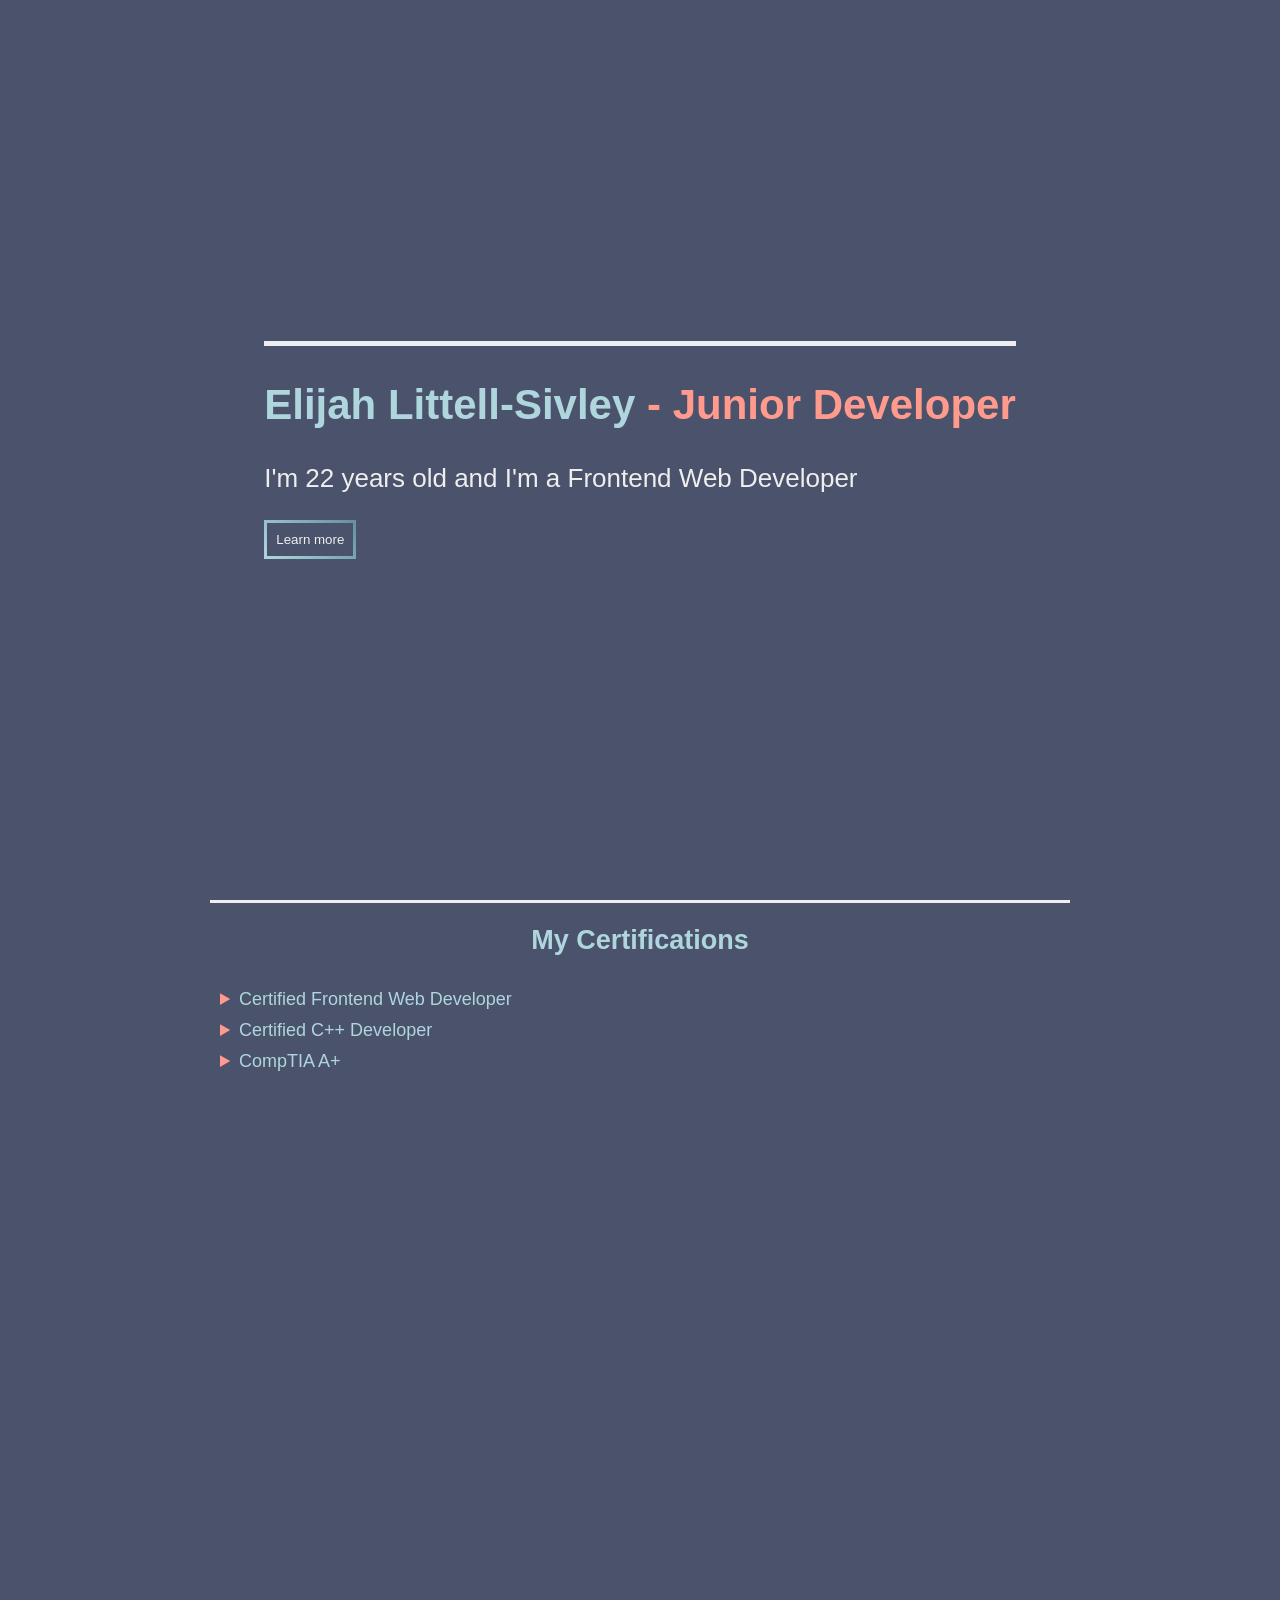
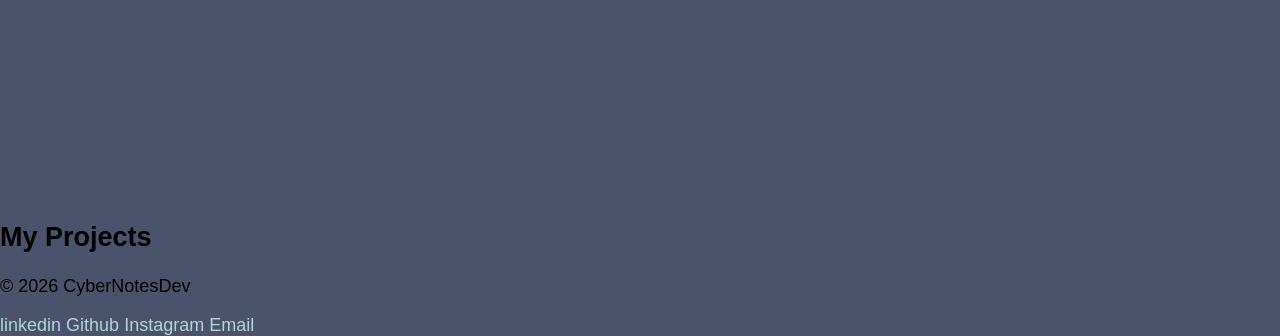
==== index.html @ 8c7c4974 "Finished certs" ====
<!DOCTYPE html>
<html lang="en">

<head>
  <meta charset="UTF-8" />
  <meta http-equiv="X-UA-Compatible" content="IE=edge" />
  <meta name="viewport" content="width=device-width, initial-scale=1.0" />
  <meta name="description"
    content="Welcome to my page, my name is Elijah Littell-Sivley and this is my portfolio. I like to program, edit photos/videos on Photoshop and Premiere pro. I just love to learn new things!" />
  <link rel="stylesheet" href="./css/styles.css" />
  <link rel="shortcut icon" href="./images/favicon_io/favicon-16x16.png" type="image/x-icon">
  <title>Elijah Littell-Sivleys' Portfolio</title>
</head>

<body>
  <!-- Main Content -->
  <main class="main">
    <section id="intro" class="introduction">
      <header class="header">
        <h1 class="title">Elijah Littell-Sivley <span> - Junior Developer</span></h1>
        <p class="title-description">I'm <span id="age"></span> years old and I'm a Frontend Web Developer</p>
        <button onclick="slide()">
          Learn more
        </button>
      </header>
    </section>

    <section id="certifications" class="certifications">
      <section class="certificates">
        <h2>My Certifications</h2>
        <!-- CERTIFIED FRONTEND DEV -->
        <details class="frontend-certification">
          <summary>Certified Frontend Web Developer</summary>
          <!-- CERTIFIED HTML DEV -->
          <details>
            <summary>Certified HTML Developer</summary>
            <p>I have fundemental knowledge of web development using HTML5!</p>
            <p>
              <a href="https://verify.w3schools.com/1N3158UOT2">W3Schools Certificate</a>
            </p>
          </details>
          <!-- CERTIFIED CSS DEV -->
          <details>
            <summary>Certified CSS Developer</summary>
            <p>I have fundemental knowledge of web development using HTML5!</p>
            <p>
              <a href="https://verify.w3schools.com/1N3158UOT2">W3Schools Certificate</a>
            </p>
          </details>
          <!-- CERTIFIED JS DEV -->
          <details>
            <summary>Certified Javascript Developer</summary>
            <p>I have fundemental knowledge of web development using HTML5!</p>
            <p>
              <a href="https://verify.w3schools.com/1N3158UOT2">W3Schools Certificate</a>
            </p>
          </details>
        </details>
        <!-- CERTIFIED C++ DEV -->
        <details>
          <summary>Certified C++ Developer</summary>
          <p>I have fundemental knowledge of programming using C++!</p>
          <p>
            <a href="https://verify.w3schools.com/1N4ZM6OAC7">W3Schools Certificate</a>
          </p>
        </details>
        <!-- CERTIFIED IN A+ -->
        <details>
          <summary>CompTIA A+</summary>
          <p>Currently studying</p>
        </details>
      </section>
    </section>

    <!-- PROJECTS -->
    <section id="projects" class="projects">
      <h2>My Projects</h2>
    </section>

    <footer>
      <section>
        <p>
          <span class="copyright">©</span> <span id="year"></span>
          <span>CyberNotesDev</span>
        </p>
        <section>
          <nav>
            <a href="https://www.linkedin.com/in/elijah-littell-sivley-3194b21a7/">linkedin</a>
            <a href="https://github.com/CyberNotesDev">Github</a>
            <a href="https://instagram.com/CyberNotesDev">Instagram</a>
            <a href="mailto:elittell214@gmail.com">Email</a>
          </nav>
        </section>
      </section>
    </footer>
  </main>

</body>
<script>
  function slide() {
    let certificationSectionScrollHeight = document.getElementById("certifications").scrollHeight - 10;
    // Scrolls to the top of the section smoothly
    scrollTo({
      top: certificationSectionScrollHeight,
      behavior: "smooth"
    });
  }

  console.log("Hello! How are you doing today, so you care what my code looks like?");
</script>
<script src="js/birthday.js"></script>
<script src="js/year.js"></script>

</html>
---- css/styles.css ----
:root {
  --blue-color: #aed6dc;
  --pink-color: #ff9a8d;
  --white-color: #eee;
}

* {
  box-sizing: border-box;
}

body {
  background-color: #4a536b;
  font-family: Arial, Helvetica, sans-serif;
  font-size: 18px;

  margin: 0;
  padding: 0;
}

a {
  color: var(--blue-color);
  text-decoration: none;
}

a:hover {
  text-decoration: underline;
}

/* HEADER */

.header {
  border-top: 5px solid var(--white-color);
}

.introduction {
  display: flex;
  justify-content: center;
  align-items: center;

  min-height: 100vh;
}

.title {
  font-size: 42px;
  color: var(--blue-color);
}

.title span {
  color: var(--pink-color);
}

.title-description {
  font-size: 26px;
  color: var(--white-color);
}

button {
  background-color: #4a536b;
  border-image: linear-gradient(45deg, var(--blue-color), #64929f) 1 / 3px;
  color: var(--white-color);

  padding: 10px;
  cursor: pointer;
}

button:hover {
  border-image: linear-gradient(200deg, var(--blue-color), #537983) 1 / 3px;
}

.header,
.title,
.title-description,
button {
  animation: intro 1500ms ease-in;
}

/* CERTIFICATIONS */

.certifications {
  min-height: 100vh;
  color: var(--blue-color);
}

.certifications h2 {
  color: var(--blue-color);
  text-align: center;
}

.certificates {
  color: var(--white-color);
  border-top: 3px solid var(--white-color);
  max-width: 860px;
  margin: 0 auto;
  column-gap: 2rem;
  row-gap: 1rem;
}

.certificates details {
  margin-bottom: 10px;
}

.frontend-certification {
  padding-top: 10px;
  grid-column: 1 / 3;
}

.frontend-certification details {
  margin: 15px 0 15px 20px;
}

summary::marker {
  color: var(--pink-color);
}

.certificates details summary {
  margin-left: 10px;
  color: var(--blue-color);
}

.certificates p {
  margin-left: 35px;
}

/* ANIMATIONS */

@keyframes intro {
  from {
    opacity: 0;
  }

  to {
    opacity: 1;
  }
}
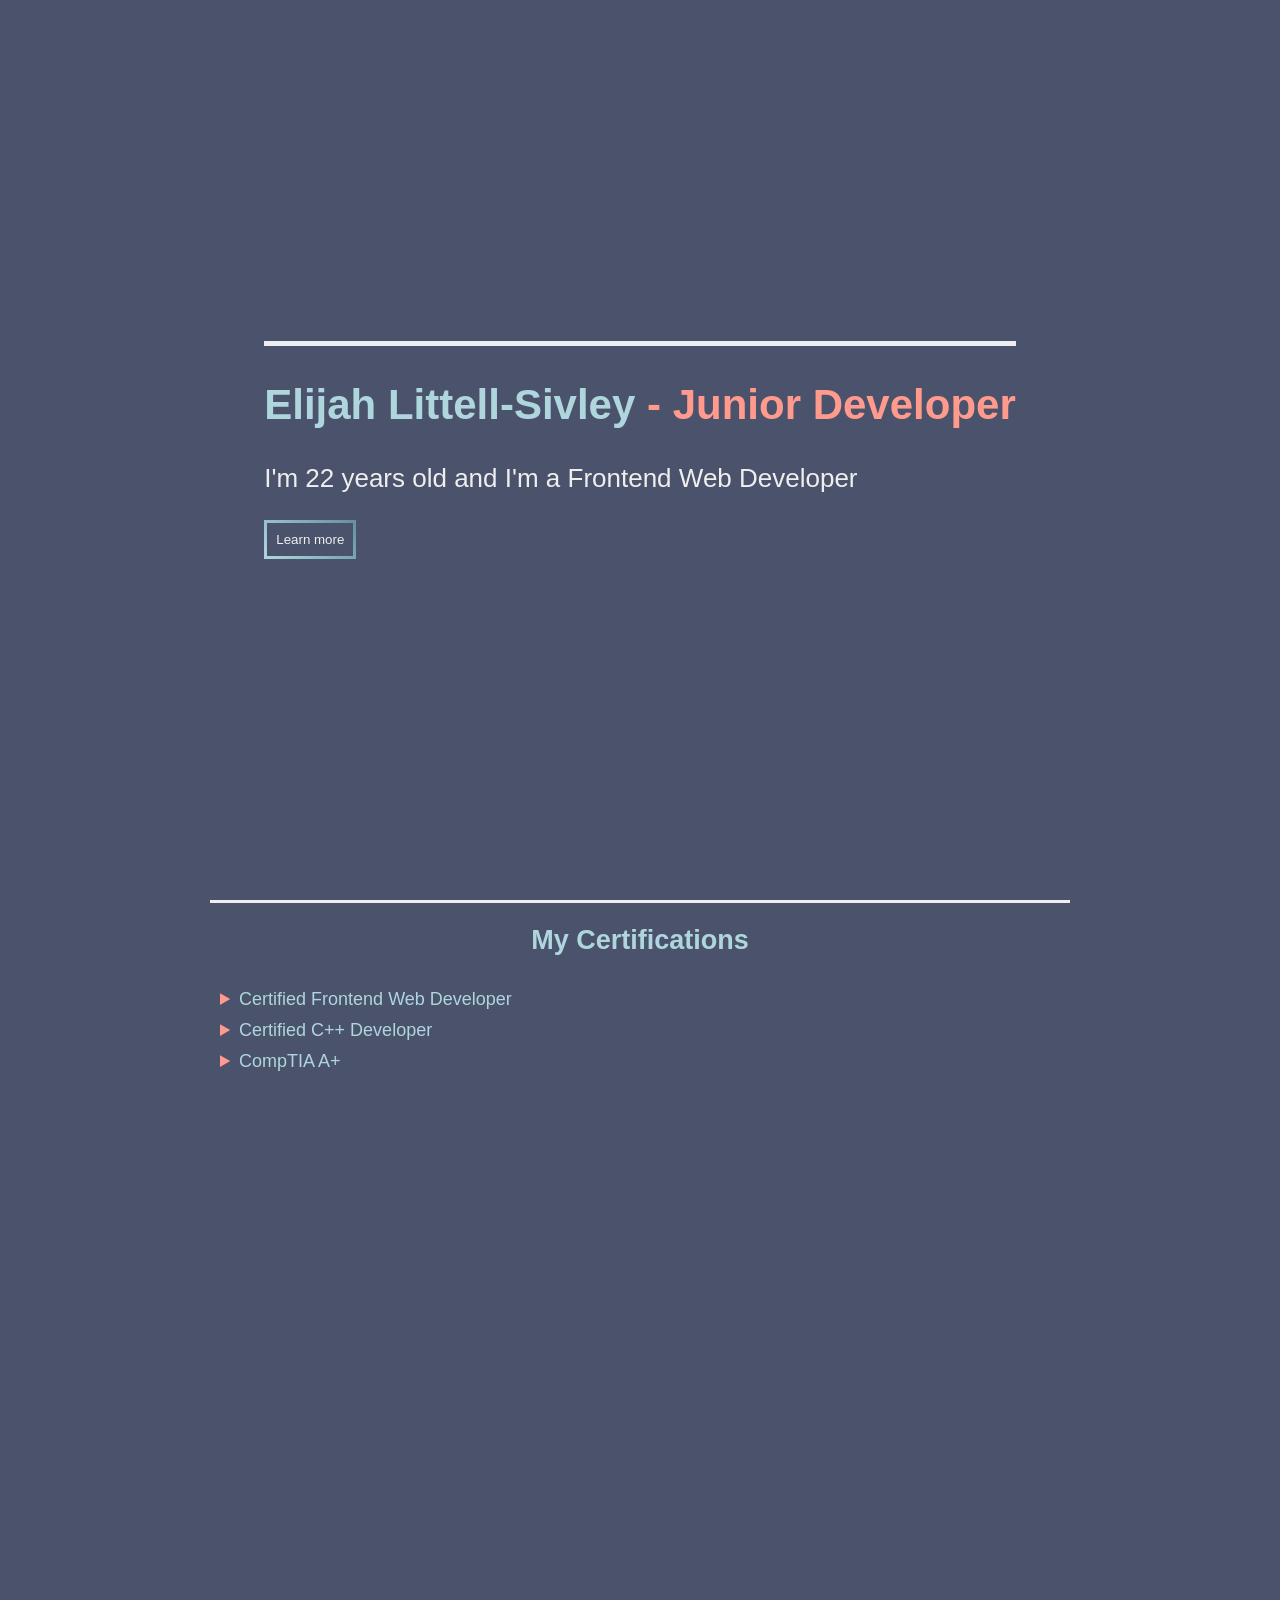
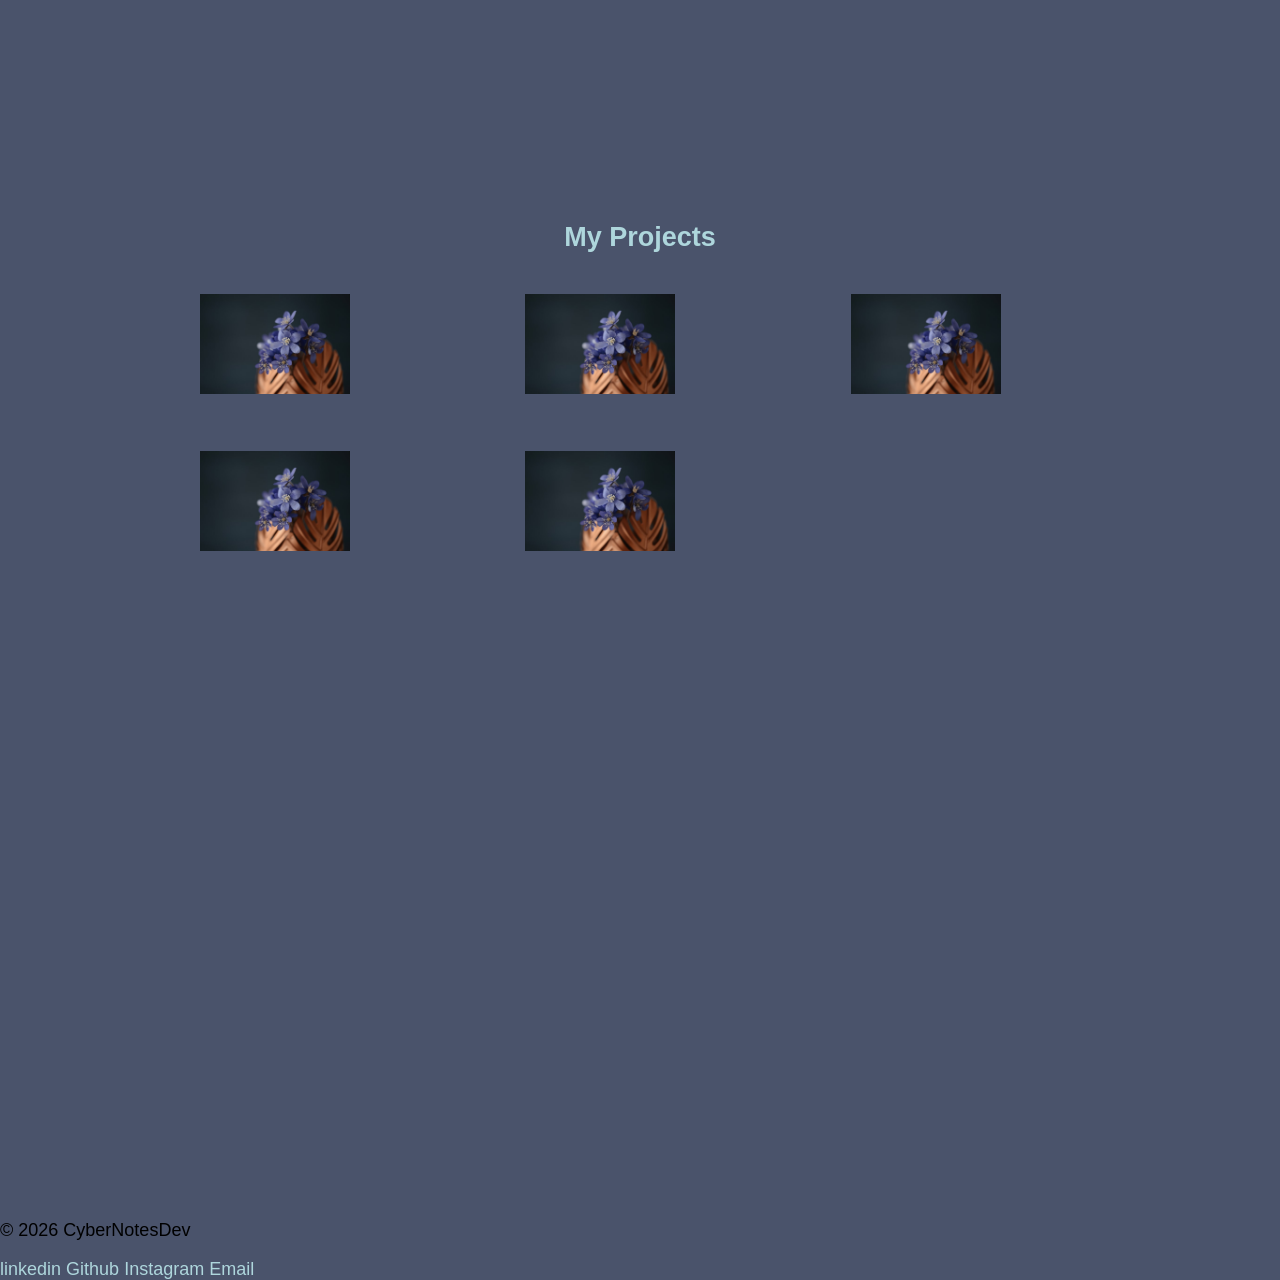
==== commit 94fed9b7: "Added scrolling affect for other components" ====
--- a/index.html
+++ b/index.html
@@ -74,7 +74,28 @@
 
     <!-- PROJECTS -->
     <section id="projects" class="projects">
-      <h2>My Projects</h2>
+      <h2 class="project-title">My Projects</h2>
+      <section class="projects-gallary">
+        <figure>
+          <img class="first" src="./images/test.jpg" alt="Test">
+        </figure>
+        <figure>
+          <img src="./images/test.jpg" alt="Test">
+
+        </figure>
+        <figure>
+          <img src="./images/test.jpg" alt="Test">
+
+        </figure>
+        <figure>
+          <img src="./images/test.jpg" alt="Test">
+
+        </figure>
+        <figure>
+          <img src="./images/test.jpg" alt="Test">
+
+        </figure>
+      </section>
     </section>
 
     <footer>
@@ -97,6 +118,22 @@
 
 </body>
 <script>
+
+  let alreadyChecked = false
+  document.addEventListener("scroll", () => {
+    let heading = document.querySelector(".projects h2");
+
+    console.log(document.scrollingElement.scrollTop);
+    if (document.scrollingElement.scrollTop > 800 && !alreadyChecked) {
+      alreadyChecked = true;
+
+      heading.animate([
+        {opacity: 0},
+        {opacity: 0.5}
+      ], {duration: 1500});
+    }
+  });
+
   function slide() {
     let certificationSectionScrollHeight = document.getElementById("certifications").scrollHeight - 10;
     // Scrolls to the top of the section smoothly
--- a/css/styles.css
+++ b/css/styles.css
@@ -81,7 +81,7 @@
   color: var(--blue-color);
 }
 
-.certifications h2 {
+.certifications h2, .projects h2 {
   color: var(--blue-color);
   text-align: center;
 }
@@ -121,6 +121,25 @@
   margin-left: 35px;
 }
 
+/* PROJECTS */
+.projects {
+  min-height: 100vh;
+}
+
+.projects-gallary {
+  display: grid;
+  grid-template-columns: 1fr 1fr 1fr;
+  grid-template-rows: repeat(6, 1fr);
+  gap: 1rem;
+
+  max-width: 960px;
+  margin: 0 auto;
+}
+
+img {
+  width: 150px;
+}
+
 /* ANIMATIONS */
 
 @keyframes intro {
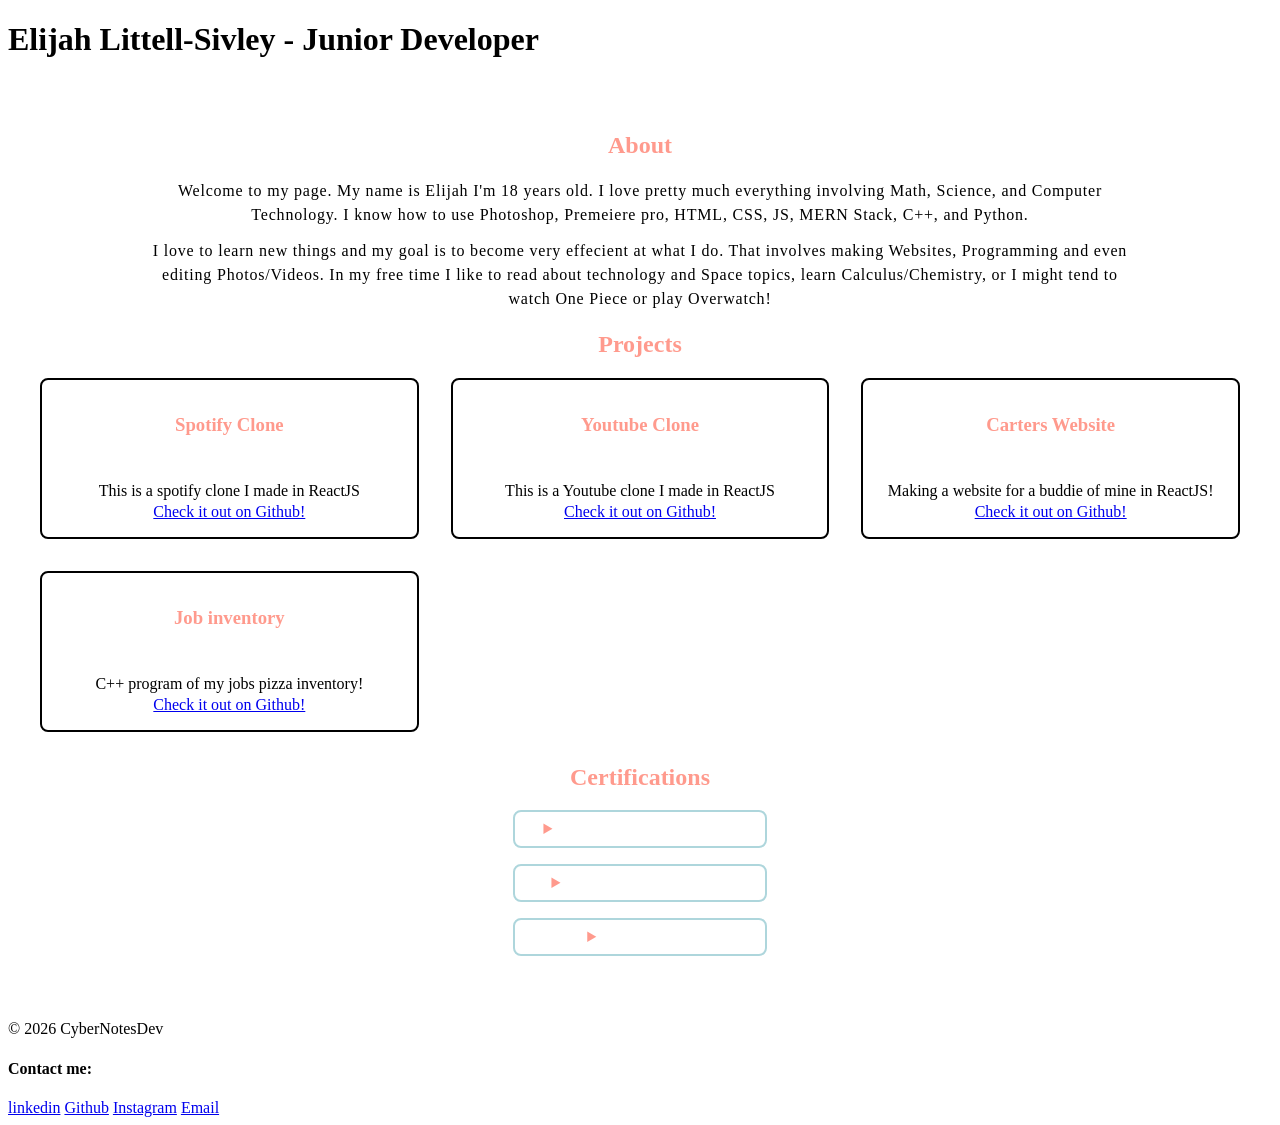
==== commit 7c1c340b: "Alert" ====
--- a/index.html
+++ b/index.html
@@ -1,151 +1,169 @@
 <!DOCTYPE html>
 <html lang="en">
+  <head>
+    <meta charset="UTF-8" />
+    <meta http-equiv="X-UA-Compatible" content="IE=edge" />
+    <meta name="viewport" content="width=device-width, initial-scale=1.0" />
+    <meta
+      name="description"
+      content="Welcome to my page, my name is Elijah Littell-Sivley and this is my portfolio. I like to program, edit photos/videos on Photoshop and Premiere pro. I just love to learn new things!"
+    />
+    <link rel="stylesheet" href="./css/other.css" />
+    <link rel="stylesheet" href="./css/main.css" />
+    <link rel="shortcut icon" href="./images/favicon_io/favicon-16x16.png" type="image/x-icon">
+    <link rel="preconnect" href="https://fonts.googleapis.com" />
+    <link rel="preconnect" href="https://fonts.gstatic.com" crossorigin />
+    <link
+      href="https://fonts.googleapis.com/css2?family=Albert+Sans&family=Patrick+Hand&display=swap"
+      rel="stylesheet"
+    />
+    <title>Elijah Littell-Sivleys' Portfolio</title>
+  </head>
 
-<head>
-  <meta charset="UTF-8" />
-  <meta http-equiv="X-UA-Compatible" content="IE=edge" />
-  <meta name="viewport" content="width=device-width, initial-scale=1.0" />
-  <meta name="description"
-    content="Welcome to my page, my name is Elijah Littell-Sivley and this is my portfolio. I like to program, edit photos/videos on Photoshop and Premiere pro. I just love to learn new things!" />
-  <link rel="stylesheet" href="./css/styles.css" />
-  <link rel="shortcut icon" href="./images/favicon_io/favicon-16x16.png" type="image/x-icon">
-  <title>Elijah Littell-Sivleys' Portfolio</title>
-</head>
+  <body>
+    <!-- Header -->
+    <header class="header">
+      <h1 class="title">
+        Elijah Littell-Sivley <span> - Junior Developer</span>
+      </h1>
+    </header>
 
-<body>
-  <!-- Main Content -->
-  <main class="main">
-    <section id="intro" class="introduction">
-      <header class="header">
-        <h1 class="title">Elijah Littell-Sivley <span> - Junior Developer</span></h1>
-        <p class="title-description">I'm <span id="age"></span> years old and I'm a Frontend Web Developer</p>
-        <button onclick="slide()">
-          Learn more
-        </button>
-      </header>
-    </section>
+    <!-- Main Content -->
+    <main class="main">
+      <!-- About Section -->
 
-    <section id="certifications" class="certifications">
-      <section class="certificates">
-        <h2>My Certifications</h2>
-        <!-- CERTIFIED FRONTEND DEV -->
-        <details class="frontend-certification">
-          <summary>Certified Frontend Web Developer</summary>
-          <!-- CERTIFIED HTML DEV -->
+      <section class="about">
+        <header class="section-title">
+          <h2>About</h2>
+        </header>
+        <p class="about-text">
+          Welcome to my page. My name is Elijah I'm 18 years old. I love pretty
+          much everything involving Math, Science, and Computer Technology. I
+          know how to use Photoshop, Premeiere pro, HTML, CSS, JS, MERN Stack,
+          C++, and Python.
+        </p>
+        <p class="about-text">
+          I love to learn new things and my goal is to become very effecient at
+          what I do. That involves making Websites, Programming and even editing
+          Photos/Videos. In my free time I like to read about technology and
+          Space topics, learn Calculus/Chemistry, or I might tend to watch One
+          Piece or play Overwatch!
+        </p>
+      </section>
+      <!-- Project List Section -->
+      <section class="projects">
+        <header class="section-title">
+          <h2>Projects</h2>
+        </header>
+        <div class="grid-projects">
+          <!-- First Project -->
+          <article class="article">
+            <header class="article-title">
+              <h3>Spotify Clone</h3>
+            </header>
+            <div>
+              <p>This is a spotify clone I made in ReactJS</p>
+              <a href="https://github.com/CyberNotesDev/spotify-clone"
+                >Check it out on Github!</a
+              >
+            </div>
+          </article>
+          <!-- Second Project -->
+          <article class="article">
+            <header class="article-title">
+              <h3>Youtube Clone</h3>
+            </header>
+            <div>
+              <p>This is a Youtube clone I made in ReactJS</p>
+              <a href="https://github.com/CyberNotesDev/youtube"
+                >Check it out on Github!</a
+              >
+            </div>
+          </article>
+          <article class="article">
+            <header class="article-title">
+              <h3>Carters Website</h3>
+            </header>
+            <div>
+              <p>Making a website for a buddie of mine in ReactJS!</p>
+              <a href="https://github.com/CyberNotesDev/carter"
+                >Check it out on Github!</a
+              >
+            </div>
+          </article>
+          <article class="article">
+            <header class="article-title">
+              <h3>Job inventory</h3>
+            </header>
+            <div>
+              <p>C++ program of my jobs pizza inventory!</p>
+              <a href="https://github.com/CyberNotesDev/verbose-fiesta"
+                >Check it out on Github!</a
+              >
+            </div>
+          </article>
+        </div>
+      </section>
+      <!-- Certification Section -->
+      <section class="certifications">
+        <header class="section-title">
+          <h2>Certifications</h2>
+        </header>
+        <div class="specific-certifications">
           <details>
             <summary>Certified HTML Developer</summary>
             <p>I have fundemental knowledge of web development using HTML5!</p>
             <p>
-              <a href="https://verify.w3schools.com/1N3158UOT2">W3Schools Certificate</a>
+              <a href="https://verify.w3schools.com/1N3158UOT2"
+                >W3Schools Certificate</a
+              >
             </p>
           </details>
-          <!-- CERTIFIED CSS DEV -->
           <details>
-            <summary>Certified CSS Developer</summary>
-            <p>I have fundemental knowledge of web development using HTML5!</p>
+            <summary>Certified C++ Developer</summary>
+            <p>I have fundemental knowledge of programming using C++!</p>
             <p>
-              <a href="https://verify.w3schools.com/1N3158UOT2">W3Schools Certificate</a>
+              <a href="https://verify.w3schools.com/1N4ZM6OAC7"
+                >W3Schools Certificate</a
+              >
             </p>
           </details>
-          <!-- CERTIFIED JS DEV -->
           <details>
-            <summary>Certified Javascript Developer</summary>
-            <p>I have fundemental knowledge of web development using HTML5!</p>
-            <p>
-              <a href="https://verify.w3schools.com/1N3158UOT2">W3Schools Certificate</a>
-            </p>
+            <summary>CompTIA A+</summary>
+            <p>Currently studying</p>
           </details>
-        </details>
-        <!-- CERTIFIED C++ DEV -->
-        <details>
-          <summary>Certified C++ Developer</summary>
-          <p>I have fundemental knowledge of programming using C++!</p>
-          <p>
-            <a href="https://verify.w3schools.com/1N4ZM6OAC7">W3Schools Certificate</a>
-          </p>
-        </details>
-        <!-- CERTIFIED IN A+ -->
-        <details>
-          <summary>CompTIA A+</summary>
-          <p>Currently studying</p>
-        </details>
+        </div>
       </section>
-    </section>
-
-    <!-- PROJECTS -->
-    <section id="projects" class="projects">
-      <h2 class="project-title">My Projects</h2>
-      <section class="projects-gallary">
-        <figure>
-          <img class="first" src="./images/test.jpg" alt="Test">
-        </figure>
-        <figure>
-          <img src="./images/test.jpg" alt="Test">
-
-        </figure>
-        <figure>
-          <img src="./images/test.jpg" alt="Test">
-
-        </figure>
-        <figure>
-          <img src="./images/test.jpg" alt="Test">
-
-        </figure>
-        <figure>
-          <img src="./images/test.jpg" alt="Test">
-
-        </figure>
-      </section>
-    </section>
-
-    <footer>
-      <section>
+    </main>
+    <!-- Footer -->
+    <footer class="foot">
+      <div class="foot-container">
         <p>
           <span class="copyright">©</span> <span id="year"></span>
-          <span>CyberNotesDev</span>
+          <span class="title">CyberNotesDev</span>
         </p>
-        <section>
-          <nav>
-            <a href="https://www.linkedin.com/in/elijah-littell-sivley-3194b21a7/">linkedin</a>
-            <a href="https://github.com/CyberNotesDev">Github</a>
-            <a href="https://instagram.com/CyberNotesDev">Instagram</a>
-            <a href="mailto:elittell214@gmail.com">Email</a>
-          </nav>
+        <section class="foot-section">
+          <h4 class="contact-title title">Contact me:</h4>
+          <div class="contact-links">
+            <a
+              class="foot-links"
+              href="https://www.linkedin.com/in/elijah-littell-sivley-3194b21a7/"
+              >linkedin</a
+            >
+            <a class="foot-links" href="https://github.com/CyberNotesDev"
+              >Github</a
+            >
+            <a class="foot-links" href="https://instagram.com/CyberNotesDev"
+              >Instagram</a
+            >
+            <a class="foot-links" href="mailto:elittell214@gmail.com">Email</a>
+          </div>
         </section>
-      </section>
+      </div>
     </footer>
-  </main>
-
-</body>
-<script>
-
-  let alreadyChecked = false
-  document.addEventListener("scroll", () => {
-    let heading = document.querySelector(".projects h2");
-
-    console.log(document.scrollingElement.scrollTop);
-    if (document.scrollingElement.scrollTop > 800 && !alreadyChecked) {
-      alreadyChecked = true;
-
-      heading.animate([
-        {opacity: 0},
-        {opacity: 0.5}
-      ], {duration: 1500});
-    }
-  });
-
-  function slide() {
-    let certificationSectionScrollHeight = document.getElementById("certifications").scrollHeight - 10;
-    // Scrolls to the top of the section smoothly
-    scrollTo({
-      top: certificationSectionScrollHeight,
-      behavior: "smooth"
-    });
-  }
-
-  console.log("Hello! How are you doing today, so you care what my code looks like?");
-</script>
-<script src="js/birthday.js"></script>
-<script src="js/year.js"></script>
-
-</html>+  </body>
+  <script>
+    alert("I'm currently working on a redesign to express myself! (Better layout, added animations, etc!) Thank you.");
+  </script>
+  <script src="js/year.js"></script>
+</html>
--- a/css/main.css
+++ b/css/main.css
@@ -0,0 +1,134 @@
+/* 
+=============
+  Main 
+=============
+*/
+
+.main {
+  padding: 2rem;
+}
+
+.section-title {
+  color: #ff9a8d;
+  text-align: center;
+  margin-bottom: 1rem;
+}
+
+.about-text {
+  margin: 0 auto 0.75rem;
+  width: 100%;
+  max-width: 1000px;
+  line-height: 1.5rem;
+  letter-spacing: 0.05rem;
+  text-align: center;
+}
+
+figure {
+  display: flex;
+  flex-direction: column;
+  align-items: center;
+}
+
+.main-section figure img {
+  margin-bottom: 1rem;
+  width: 95%;
+  max-width: 575px;
+}
+
+/* 
+  =============
+    Projects
+  =============
+*/
+
+.grid-projects {
+  display: grid;
+  grid-template-columns: 1fr 1fr 1fr;
+  grid-template-rows: auto;
+  gap: 2rem;
+  width: 100%;
+  margin-bottom: 2rem;
+}
+
+.article-title {
+  color: #ff9a8d;
+}
+
+.article {
+  display: flex;
+  flex-direction: column;
+  justify-content: space-between;
+
+  border: 2px solid black;
+  border-radius: 0.5rem;
+  text-align: center;
+  padding: 1rem;
+  height: 125px;
+}
+
+.article p {
+  margin-bottom: 3px;
+}
+
+@media screen and (max-width: 1100px) {
+  .grid-projects {
+    grid-template-columns: 1fr 1fr;
+  }
+}
+
+@media screen and (max-width: 800px) {
+  .grid-projects {
+    grid-template-columns: 1fr;
+  }
+}
+
+/* 
+  ==================
+    Certifications
+  ==================
+*/
+
+.specific-certifications {
+  display: flex;
+  flex-direction: column;
+  align-items: center;
+
+  width: 100%;
+}
+
+details {
+  border: 2px #aed6dc solid;
+  border-radius: 0.5rem;
+  color: white;
+  width: 250px;
+
+  margin-bottom: 1rem;
+}
+
+details > summary::marker {
+  color: #ff9a8d;
+}
+
+details[open] {
+  transition: all 1.5s;
+  width: 85%;
+  max-width: 500px;
+  height: auto;
+}
+
+details > summary {
+  text-align: center;
+  cursor: pointer;
+  padding: 0.5rem;
+}
+
+details[open] > summary {
+  border-bottom: 2px #aed6dc solid;
+}
+
+details[open] > p {
+  width: inherit;
+  height: auto;
+  padding: 0.5rem;
+  text-align: center;
+}
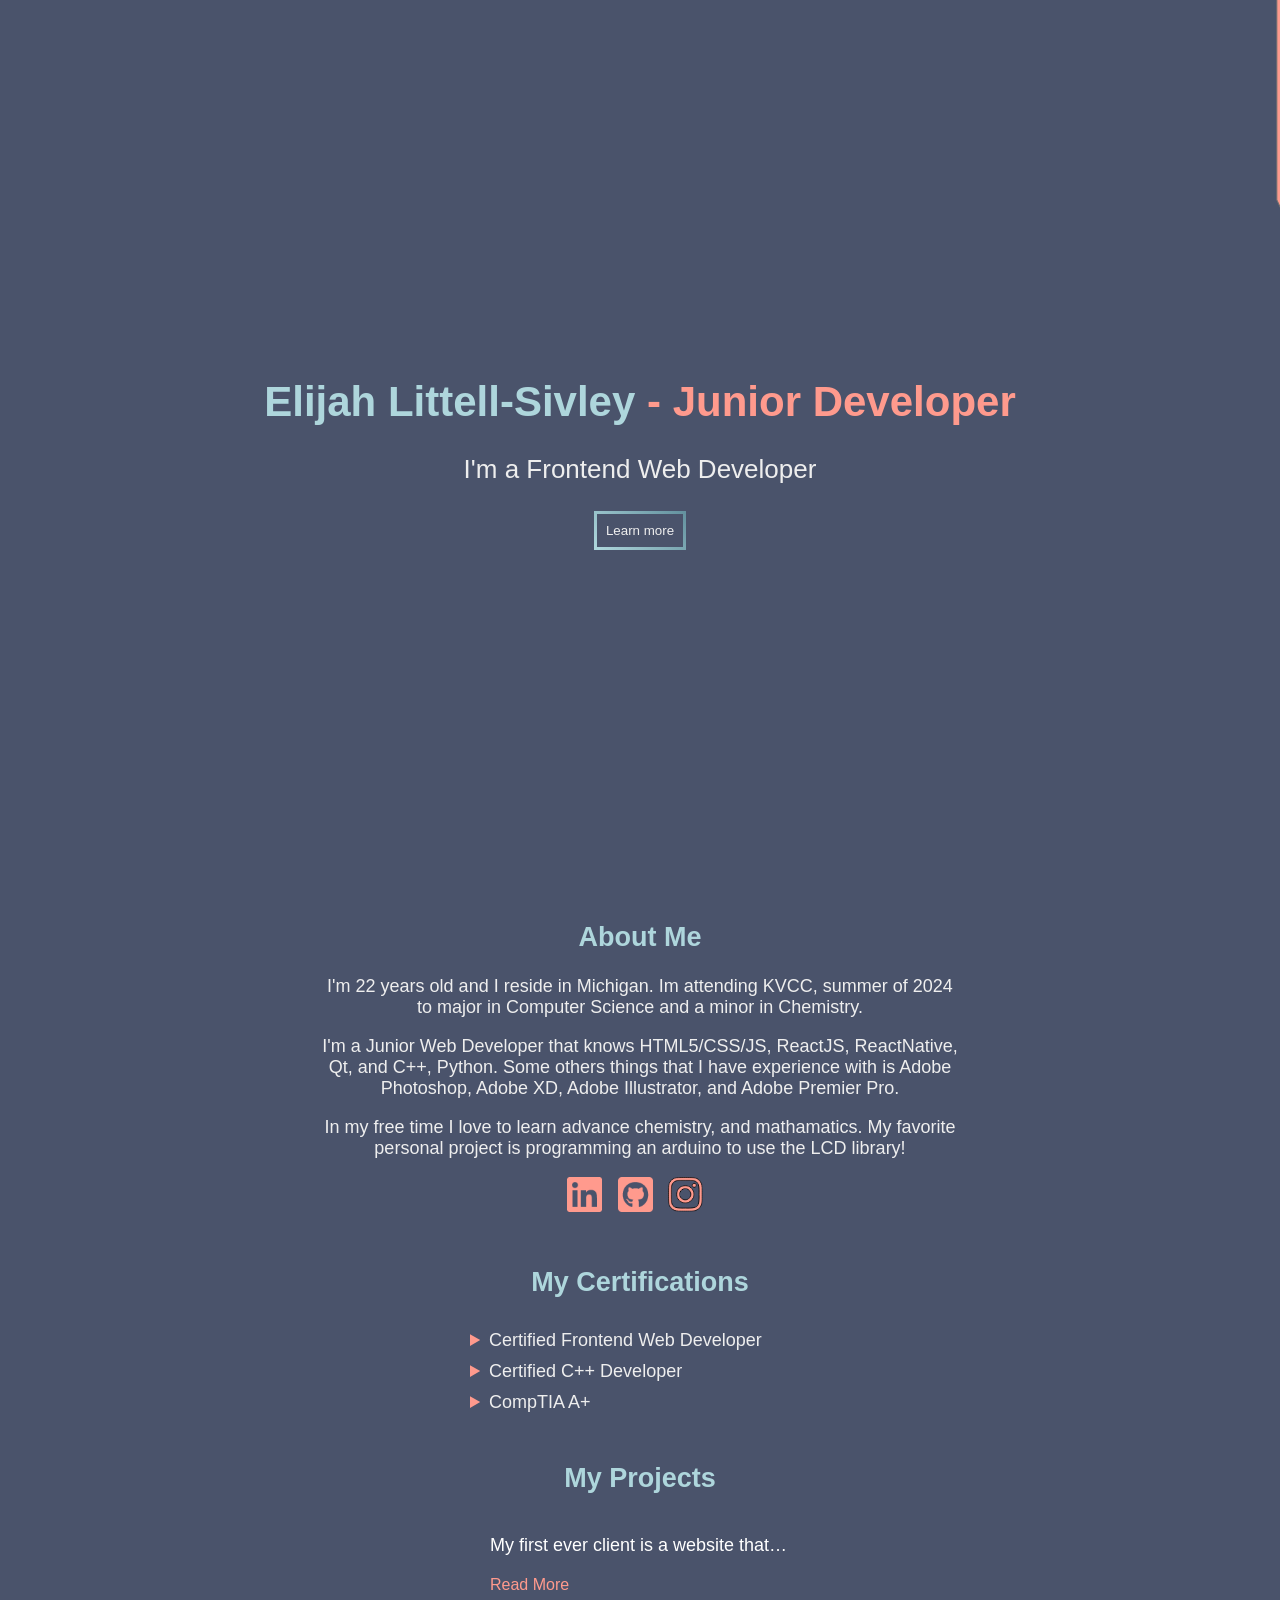
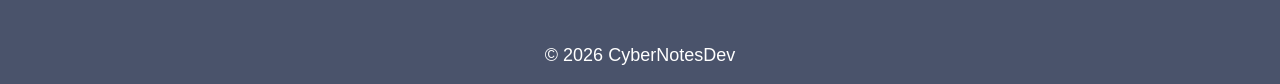
==== commit dceed1c5: "Changes" ====
--- a/index.html
+++ b/index.html
@@ -6,164 +6,129 @@
     <meta name="viewport" content="width=device-width, initial-scale=1.0" />
     <meta
       name="description"
-      content="Welcome to my page, my name is Elijah Littell-Sivley and this is my portfolio. I like to program, edit photos/videos on Photoshop and Premiere pro. I just love to learn new things!"
-    />
-    <link rel="stylesheet" href="./css/other.css" />
-    <link rel="stylesheet" href="./css/main.css" />
-    <link rel="shortcut icon" href="./images/favicon_io/favicon-16x16.png" type="image/x-icon">
-    <link rel="preconnect" href="https://fonts.googleapis.com" />
-    <link rel="preconnect" href="https://fonts.gstatic.com" crossorigin />
-    <link
-      href="https://fonts.googleapis.com/css2?family=Albert+Sans&family=Patrick+Hand&display=swap"
-      rel="stylesheet"
-    />
+      content="Welcome to my page, my name is Elijah Littell-Sivley and this is my portfolio. I like to program, edit photos/videos on Photoshop and Premiere pro. I love to learn new things!" />
+    <link rel="stylesheet" href="./css/styles.css" />
     <title>Elijah Littell-Sivleys' Portfolio</title>
   </head>
-
   <body>
     <!-- Header -->
     <header class="header">
-      <h1 class="title">
-        Elijah Littell-Sivley <span> - Junior Developer</span>
-      </h1>
+      <h1 class="header-title">Elijah Littell-Sivley <span> - Junior Developer</span></h1>
+      <p class="header-description">I'm a Frontend Web Developer</p>
+      <button onclick="slide()">Learn more</button>
     </header>
-
     <!-- Main Content -->
     <main class="main">
-      <!-- About Section -->
+      <!-- About Me -->
+      <section id="about" class="about">
+        <h2>About Me</h2>
+        <section class="about-content">
+          <p>I'm <span class="age"></span> years old and I reside in Michigan. Im attending KVCC, summer of 2024 to major in Computer Science and a minor in Chemistry.</p>
+          <p>I'm a Junior Web Developer that knows HTML5/CSS/JS, ReactJS, ReactNative, Qt, and C++, Python. Some others things that I have experience with is Adobe Photoshop, Adobe XD, Adobe Illustrator, and Adobe Premier Pro.</p>
+          <p>
+            In my free time I love to learn advance chemistry, and mathamatics. My
+            favorite personal project is programming an arduino to use the LCD library!
+          </p>
+          <section class="links">
+            <nav class="links-content">
+              <a href="https://www.linkedin.com/in/elijah-littell-sivley-3194b21a7/"><img src="./images/Icon awesome-linkedin.png" /></a>
+              <a href="https://github.com/CyberNotesDev"><img src="./images/Icon awesome-github-square.png" /></a>
+              <a href="https://instagram.com/CyberNotesDev"><img src="./images/Icon awesome-instagram.png" /></a>
+            </nav>
+          </section>
+        </section>
+      </section>
 
-      <section class="about">
-        <header class="section-title">
-          <h2>About</h2>
-        </header>
-        <p class="about-text">
-          Welcome to my page. My name is Elijah I'm 18 years old. I love pretty
-          much everything involving Math, Science, and Computer Technology. I
-          know how to use Photoshop, Premeiere pro, HTML, CSS, JS, MERN Stack,
-          C++, and Python.
-        </p>
-        <p class="about-text">
-          I love to learn new things and my goal is to become very effecient at
-          what I do. That involves making Websites, Programming and even editing
-          Photos/Videos. In my free time I like to read about technology and
-          Space topics, learn Calculus/Chemistry, or I might tend to watch One
-          Piece or play Overwatch!
-        </p>
-      </section>
-      <!-- Project List Section -->
-      <section class="projects">
-        <header class="section-title">
-          <h2>Projects</h2>
-        </header>
-        <div class="grid-projects">
-          <!-- First Project -->
-          <article class="article">
-            <header class="article-title">
-              <h3>Spotify Clone</h3>
-            </header>
-            <div>
-              <p>This is a spotify clone I made in ReactJS</p>
-              <a href="https://github.com/CyberNotesDev/spotify-clone"
-                >Check it out on Github!</a
-              >
-            </div>
-          </article>
-          <!-- Second Project -->
-          <article class="article">
-            <header class="article-title">
-              <h3>Youtube Clone</h3>
-            </header>
-            <div>
-              <p>This is a Youtube clone I made in ReactJS</p>
-              <a href="https://github.com/CyberNotesDev/youtube"
-                >Check it out on Github!</a
-              >
-            </div>
-          </article>
-          <article class="article">
-            <header class="article-title">
-              <h3>Carters Website</h3>
-            </header>
-            <div>
-              <p>Making a website for a buddie of mine in ReactJS!</p>
-              <a href="https://github.com/CyberNotesDev/carter"
-                >Check it out on Github!</a
-              >
-            </div>
-          </article>
-          <article class="article">
-            <header class="article-title">
-              <h3>Job inventory</h3>
-            </header>
-            <div>
-              <p>C++ program of my jobs pizza inventory!</p>
-              <a href="https://github.com/CyberNotesDev/verbose-fiesta"
-                >Check it out on Github!</a
-              >
-            </div>
-          </article>
-        </div>
-      </section>
-      <!-- Certification Section -->
-      <section class="certifications">
-        <header class="section-title">
-          <h2>Certifications</h2>
-        </header>
-        <div class="specific-certifications">
-          <details>
-            <summary>Certified HTML Developer</summary>
-            <p>I have fundemental knowledge of web development using HTML5!</p>
-            <p>
-              <a href="https://verify.w3schools.com/1N3158UOT2"
-                >W3Schools Certificate</a
-              >
-            </p>
+      <!-- Certs -->
+      <section id="certifications" class="certifications">
+        <section class="certificates">
+          <h2>My Certifications</h2>
+          <!-- CERTIFIED FRONTEND DEV -->
+          <details class="frontend-certification">
+            <summary>Certified Frontend Web Developer</summary>
+            <!-- CERTIFIED HTML DEV -->
+            <details>
+              <summary>Certified HTML Developer</summary>
+              <p>I have fundemental knowledge of web development using HTML5!</p>
+              <p>
+                <a href="https://verify.w3schools.com/1N3158UOT2">W3Schools Certificate</a>
+              </p>
+            </details>
+            <!-- CERTIFIED CSS DEV -->
+            <details>
+              <summary>Certified CSS Developer</summary>
+              <p>I have fundemental knowledge of web development using HTML5!</p>
+              <p>
+                <a href="https://verify.w3schools.com/1N3158UOT2">W3Schools Certificate</a>
+              </p>
+            </details>
+            <!-- CERTIFIED JS DEV -->
+            <details>
+              <summary>Certified Javascript Developer</summary>
+              <p>I have fundemental knowledge of web development using HTML5!</p>
+              <p>
+                <a href="https://verify.w3schools.com/1N3158UOT2">W3Schools Certificate</a>
+              </p>
+            </details>
           </details>
+          <!-- CERTIFIED C++ DEV -->
           <details>
             <summary>Certified C++ Developer</summary>
             <p>I have fundemental knowledge of programming using C++!</p>
             <p>
-              <a href="https://verify.w3schools.com/1N4ZM6OAC7"
-                >W3Schools Certificate</a
-              >
+              <a href="https://verify.w3schools.com/1N4ZM6OAC7">W3Schools Certificate</a>
             </p>
           </details>
+          <!-- CERTIFIED IN A+ -->
           <details>
             <summary>CompTIA A+</summary>
             <p>Currently studying</p>
           </details>
-        </div>
+        </section>
       </section>
+
+      <!-- Projects -->
+      <section id="projects" class="projects">
+        <h2 class="project-title">My Projects</h2>
+        <section class="projects-gallary">
+          <article>
+            <p class="hide">My first ever client is a website that I made for a friend of a friend. I used ReactJS for the application and I had to connect Frontend to Backend for Google Authorization that was implimented. <a href="#">NeekyByNails</a></p>
+            <button onclick="readMoreButton(this)">Read More</button>
+          </article>
+        </section>
+      </section>
+
+      <!-- Footer -->
+      <footer>
+        <section>
+          <p>
+            <span class="copyright">©</span> <span id="year"></span>
+            <span>CyberNotesDev</span>
+          </p>
+        </section>
+      </footer>
     </main>
-    <!-- Footer -->
-    <footer class="foot">
-      <div class="foot-container">
-        <p>
-          <span class="copyright">©</span> <span id="year"></span>
-          <span class="title">CyberNotesDev</span>
-        </p>
-        <section class="foot-section">
-          <h4 class="contact-title title">Contact me:</h4>
-          <div class="contact-links">
-            <a
-              class="foot-links"
-              href="https://www.linkedin.com/in/elijah-littell-sivley-3194b21a7/"
-              >linkedin</a
-            >
-            <a class="foot-links" href="https://github.com/CyberNotesDev"
-              >Github</a
-            >
-            <a class="foot-links" href="https://instagram.com/CyberNotesDev"
-              >Instagram</a
-            >
-            <a class="foot-links" href="mailto:elittell214@gmail.com">Email</a>
-          </div>
-        </section>
-      </div>
-    </footer>
   </body>
   <script>
-    alert("I'm currently working on a redesign to express myself! (Better layout, added animations, etc!) Thank you.");
+    function slide() {
+      let certificationSectionScrollHeight = document.getElementById("certifications").scrollHeight + 750;
+      setTimeout(() => {
+        scrollTo({
+          top: certificationSectionScrollHeight,
+          behavior: "smooth",
+        });
+      }, 500);
+    }
+
+    function readMoreButton(element) {
+      const paraText = element.previousElementSibling;
+      paraText.className = paraText.className === "hide" ? "show" : "hide";
+    }
+
+    console.log(
+      "Hello! How are you doing today? :)\nSo... Why are you looking at my beautiful code?!\nIt's my precious sancturary! >:(\nNah I'm kidding, take a look! And maybe txt me what you think about it or how I can improve :D"
+    );
   </script>
+  <script src="js/birthday.js"></script>
   <script src="js/year.js"></script>
-</html>
+</html>
--- a/css/styles.css
+++ b/css/styles.css
@@ -0,0 +1,220 @@
+:root {
+  --blue-color: #aed6dc;
+  --pink-color: #ff9a8d;
+  --white-color: #eee;
+}
+
+* {
+  box-sizing: border-box;
+}
+
+a {
+  color: var(--pink-color);
+  text-decoration: none;
+}
+
+a:hover {
+  text-decoration: underline;
+}
+
+body {
+  background-color: #4a536b;
+  font-family: Arial, Helvetica, sans-serif;
+  font-size: 18px;
+
+  margin: 0;
+  padding: 0;
+}
+
+/* Header */
+
+.header {
+  background-image: url("./../images/Web\ 1920\ –\ 1.png");
+  display: flex;
+  flex-flow: column;
+  justify-content: center;
+  align-items: center;
+
+  min-height: 100vh;
+}
+
+.header-title {
+  color: var(--blue-color);
+  font-size: 42px;
+  text-align: center;
+}
+
+.header-title span {
+  color: var(--pink-color);
+}
+
+.header-description {
+  margin-top: 0;
+  font-size: 26px;
+  color: var(--white-color);
+}
+
+.header button {
+  background-color: #4a536b;
+  border-image: linear-gradient(45deg, var(--blue-color), #64929f) 1 / 3px;
+  color: var(--white-color);
+
+  padding: 10px;
+  cursor: pointer;
+}
+
+.header button:hover {
+  border-image: linear-gradient(200deg, var(--blue-color), #537983) 1 / 3px;
+}
+
+.header {
+  animation: backgroundFade 2500ms ease-in;
+}
+
+.header-title,
+.header-description,
+.header button {
+  animation: intro 1500ms ease-in;
+}
+
+/* Main */
+
+.certifications {
+  color: var(--blue-color);
+}
+
+.certifications h2,
+.projects h2 {
+  color: var(--blue-color);
+  text-align: center;
+}
+
+.certificates {
+  color: var(--white-color);
+  max-width: 360px;
+  margin: 0 auto;
+  column-gap: 2rem;
+  row-gap: 1rem;
+}
+
+.certificates details {
+  margin-bottom: 10px;
+}
+
+.frontend-certification {
+  padding-top: 10px;
+  grid-column: 1 / 3;
+}
+
+.frontend-certification details {
+  margin: 15px 0 15px 20px;
+}
+
+summary::marker {
+  color: var(--pink-color);
+}
+
+.certificates details summary {
+  margin-left: 10px;
+  color: var(--white-color-);
+}
+
+.certificates p {
+  margin-left: 35px;
+}
+
+/* projects */
+section.projects-gallary {
+  display: flex;
+  justify-content: center;
+}
+section.projects-gallary article {
+  width: 300px;
+}
+
+section.projects-gallary article p {
+  color: white;
+}
+
+section.projects-gallary article p.hide{
+  overflow: hidden;
+  text-overflow: ellipsis;
+  white-space: nowrap;
+}
+
+section.projects-gallary article p.show {
+  overflow: none;
+  white-space: pre-wrap;
+}
+
+section.projects-gallary article button {
+  background-color: transparent;
+  border: none;
+  color: var(--pink-color);
+  display: inline;
+  font-size: medium;
+  margin: 0;
+  padding: 0;
+
+}
+
+section.projects-gallary article button:hover {
+  cursor: pointer;
+  text-decoration: underline;
+}
+
+/* About */
+.about, .certifications, .projects {
+  margin-bottom: 50px;;
+}
+.about h2 {
+  text-align: center;
+  color: var(--blue-color);
+}
+.about p {
+  text-align: center;
+  color: var(--white-color);
+}
+
+.about-content {
+  width: 50%;
+  margin: 0 auto;
+}
+
+.links {
+  display: flex;
+  justify-content: center;
+}
+
+.links-content img {
+  width: 35px;
+  margin-right: 10px;
+}
+
+footer {
+  color: white;
+  text-align: center;
+}
+
+/* Animations */
+
+@keyframes backgroundFade {
+  from {
+    opacity: 0;
+  }
+  to {
+    opacity: 1;
+  }
+}
+
+@keyframes intro {
+  from {
+    opacity: 0;
+    transform: translateX(-100%);
+  }
+
+  to {
+    opacity: 1;
+    transform: translateX(0);
+  }
+}
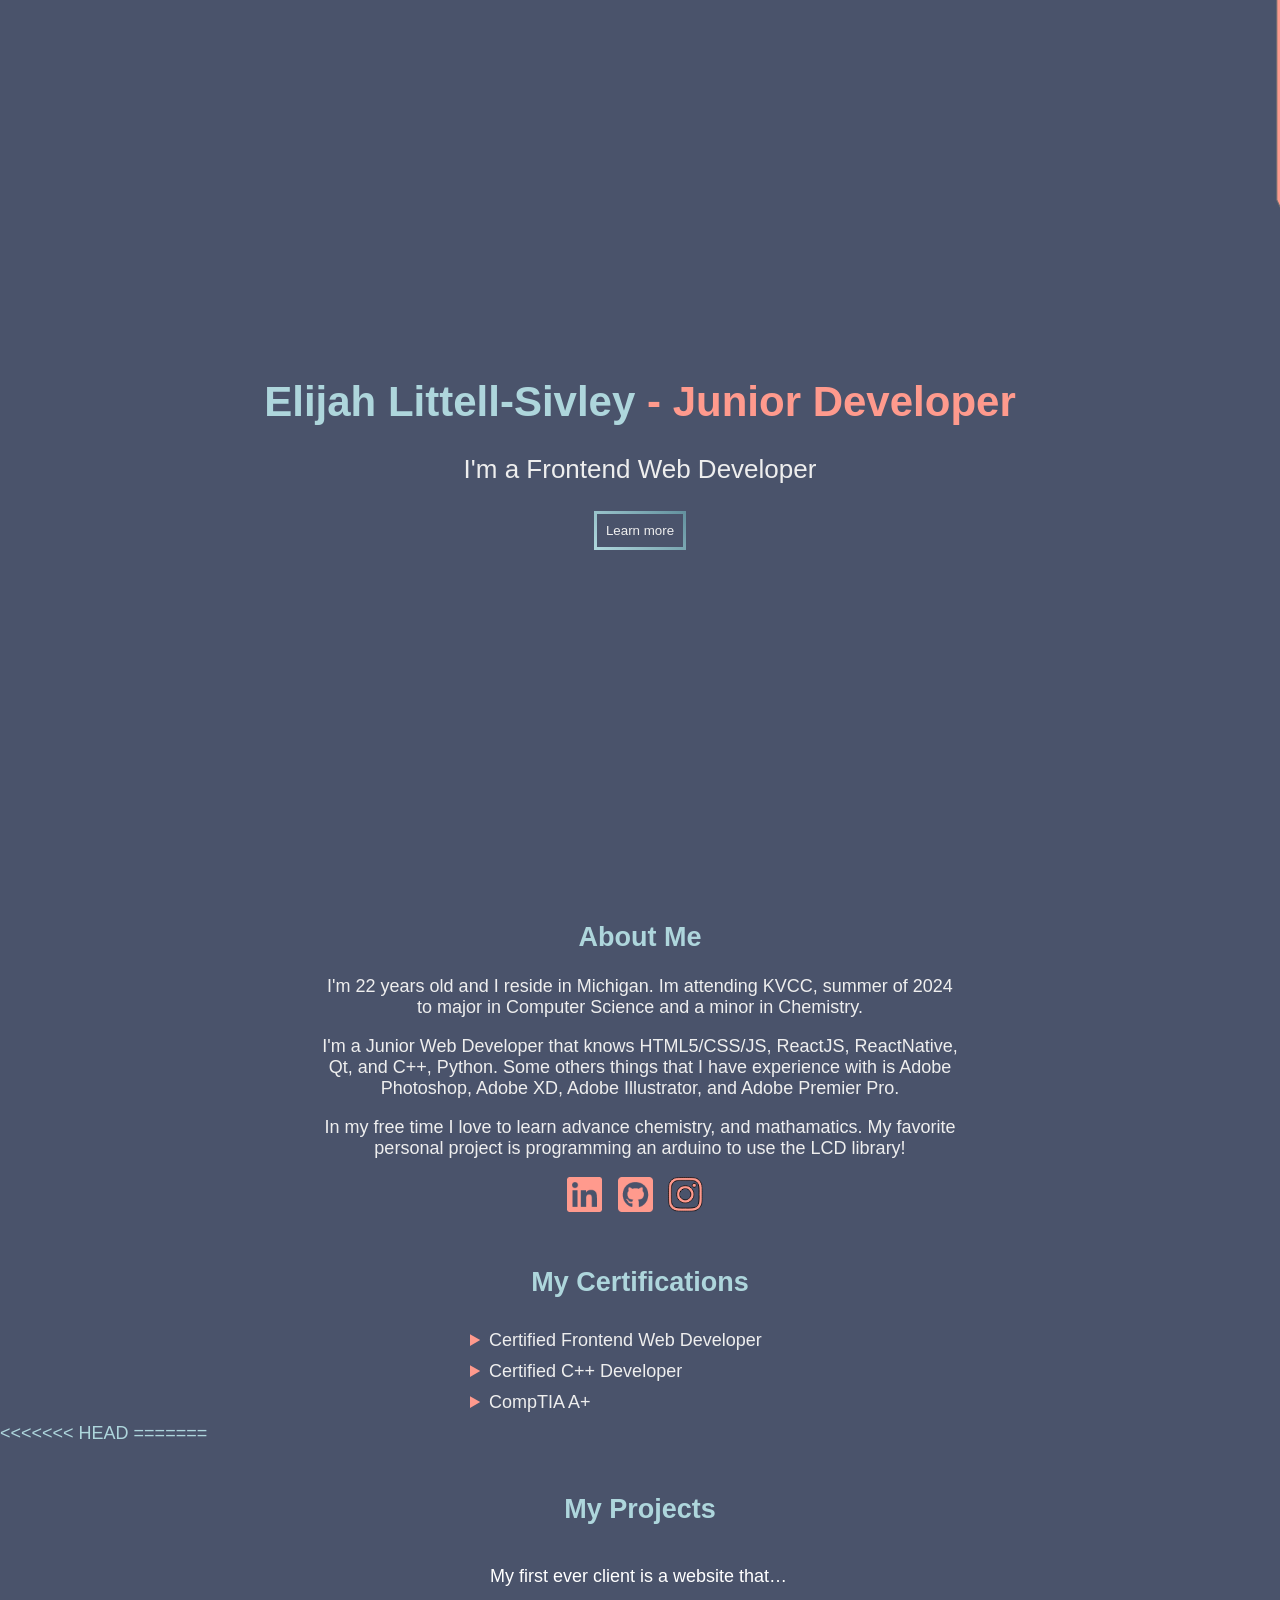
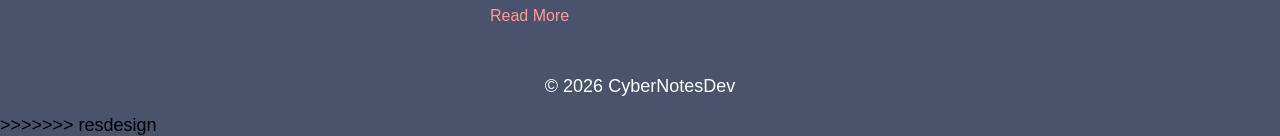
==== commit 092927e5: "New redesign" ====
--- a/index.html
+++ b/index.html
@@ -85,6 +85,14 @@
             <p>Currently studying</p>
           </details>
         </section>
+<<<<<<< HEAD
+      </div>
+    </footer>
+  </body>
+  <script>
+    alert("I'm currently working on a redesign to express myself! (Better layout, added animations, etc!) Thank you.");
+  </script>
+=======
       </section>
 
       <!-- Projects -->
@@ -130,5 +138,6 @@
     );
   </script>
   <script src="js/birthday.js"></script>
+>>>>>>> resdesign
   <script src="js/year.js"></script>
 </html>
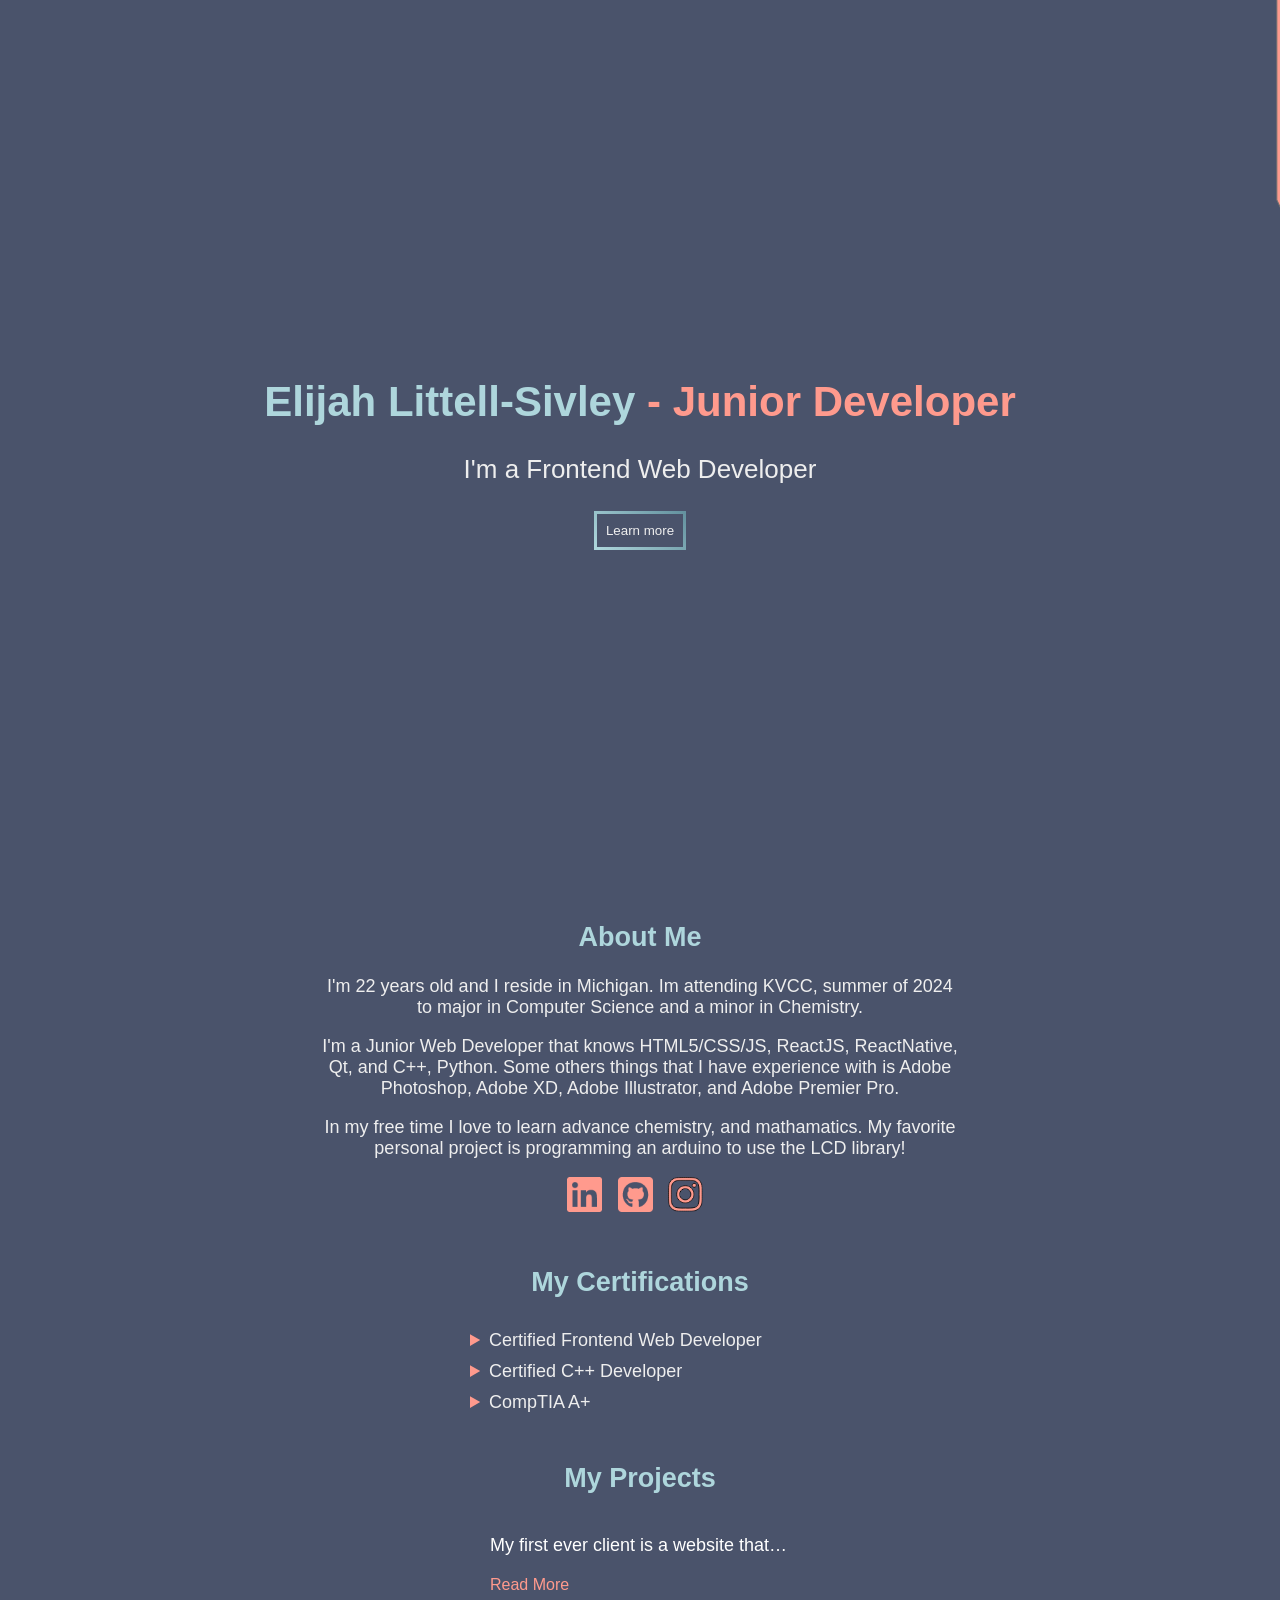
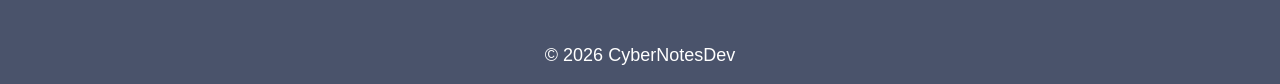
==== commit 7084317f: "Another change to site" ====
--- a/index.html
+++ b/index.html
@@ -85,14 +85,6 @@
             <p>Currently studying</p>
           </details>
         </section>
-<<<<<<< HEAD
-      </div>
-    </footer>
-  </body>
-  <script>
-    alert("I'm currently working on a redesign to express myself! (Better layout, added animations, etc!) Thank you.");
-  </script>
-=======
       </section>
 
       <!-- Projects -->
@@ -138,6 +130,5 @@
     );
   </script>
   <script src="js/birthday.js"></script>
->>>>>>> resdesign
   <script src="js/year.js"></script>
 </html>
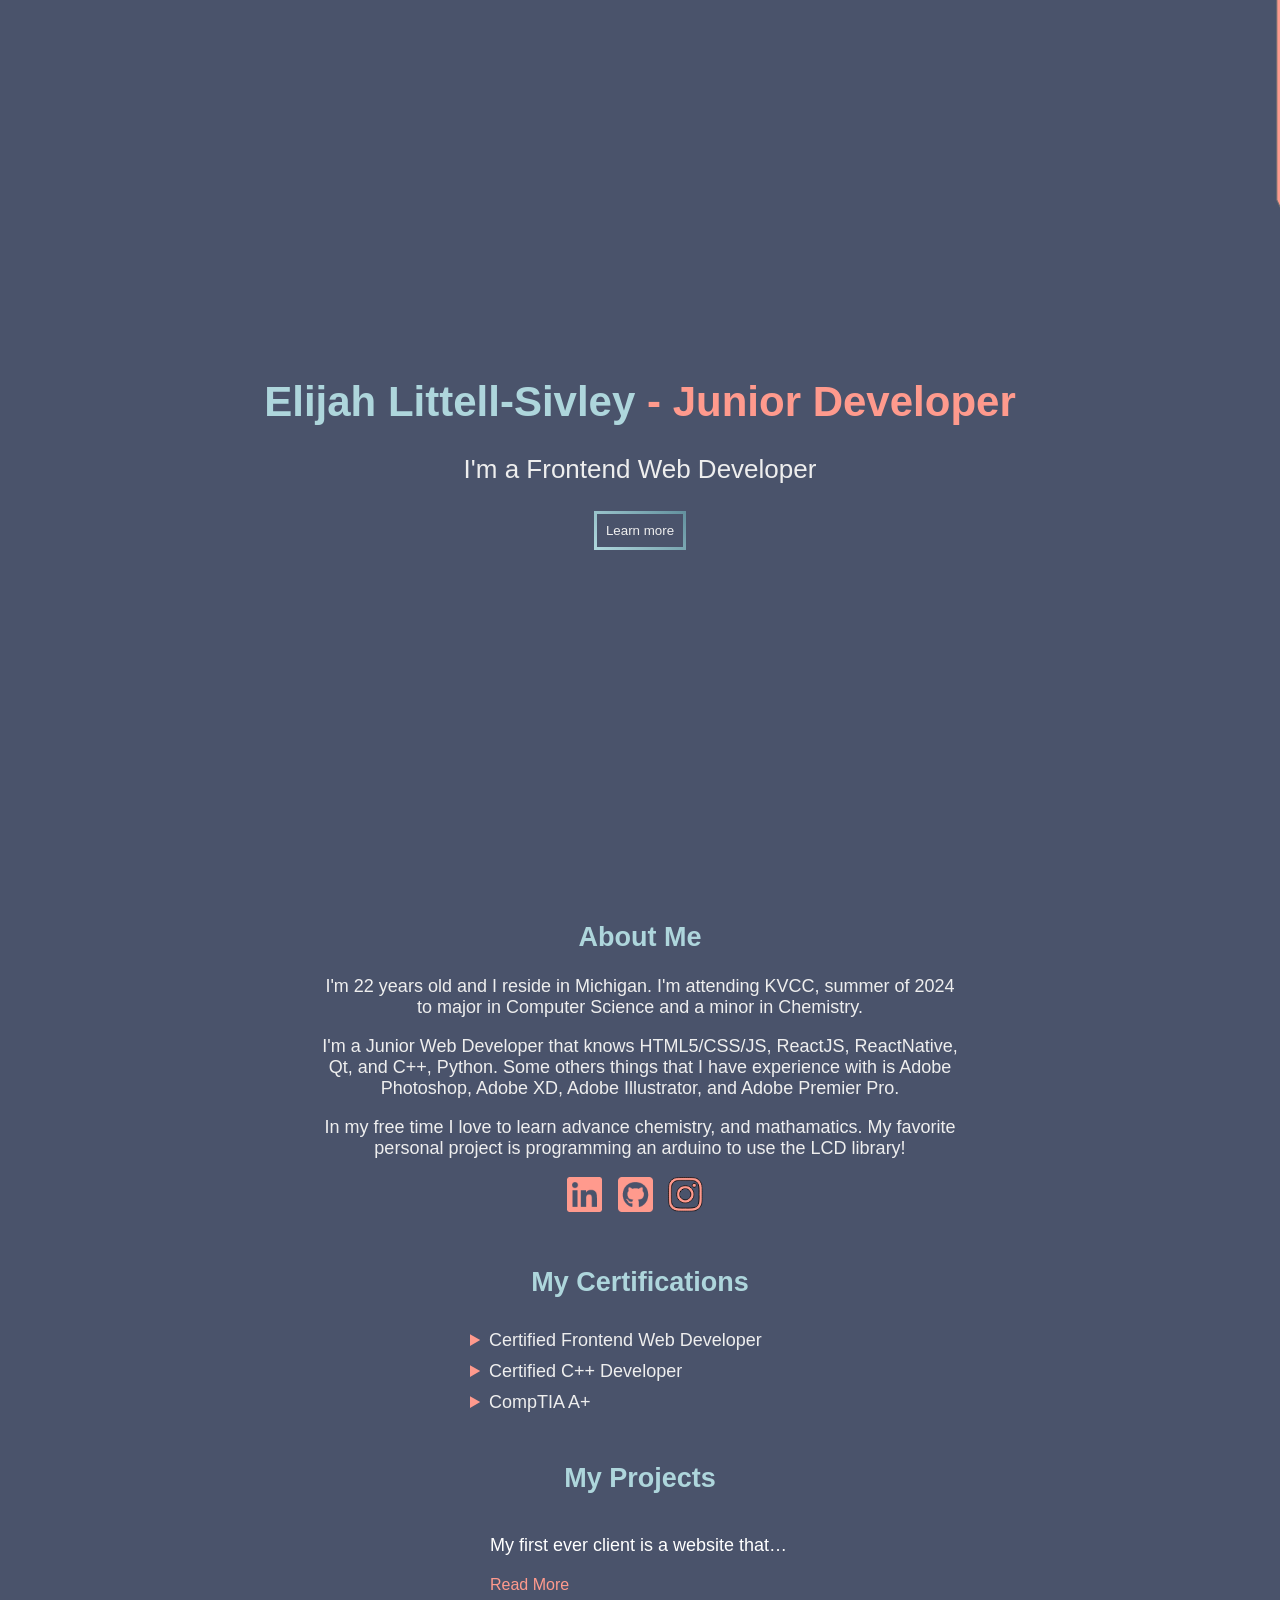
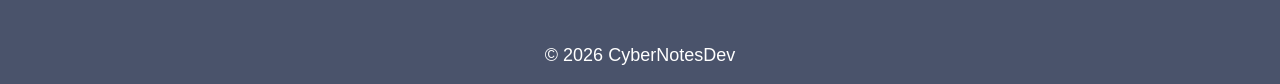
==== commit a97b6eae: "Changed word" ====
--- a/index.html
+++ b/index.html
@@ -23,7 +23,7 @@
       <section id="about" class="about">
         <h2>About Me</h2>
         <section class="about-content">
-          <p>I'm <span class="age"></span> years old and I reside in Michigan. Im attending KVCC, summer of 2024 to major in Computer Science and a minor in Chemistry.</p>
+          <p>I'm <span class="age"></span> years old and I reside in Michigan. I'm attending KVCC, summer of 2024 to major in Computer Science and a minor in Chemistry.</p>
           <p>I'm a Junior Web Developer that knows HTML5/CSS/JS, ReactJS, ReactNative, Qt, and C++, Python. Some others things that I have experience with is Adobe Photoshop, Adobe XD, Adobe Illustrator, and Adobe Premier Pro.</p>
           <p>
             In my free time I love to learn advance chemistry, and mathamatics. My
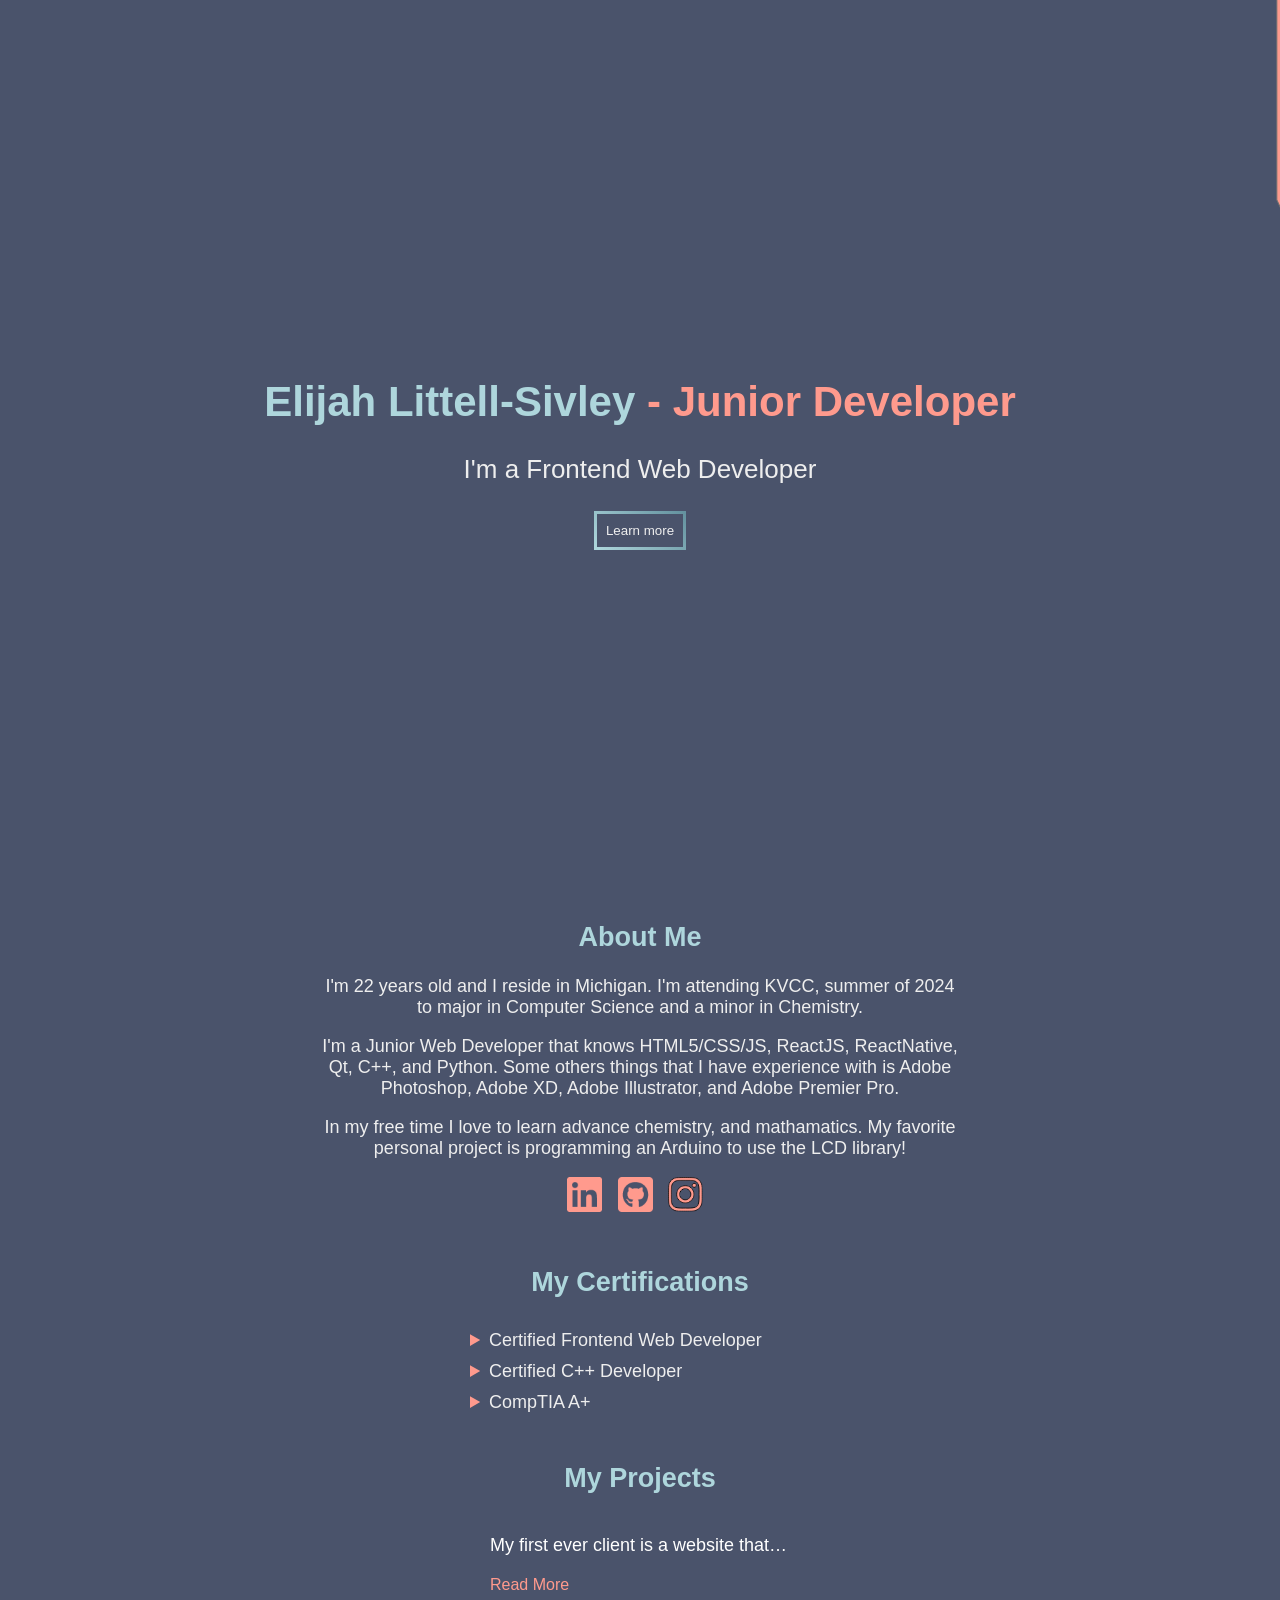
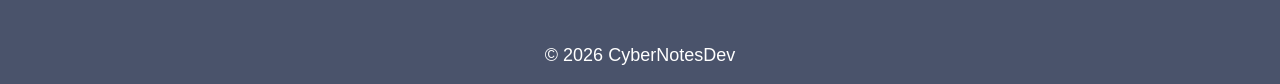
==== commit b7749c84: "Fixed grammer, added mobile viewing, and fixed the projects button" ====
--- a/index.html
+++ b/index.html
@@ -24,10 +24,10 @@
         <h2>About Me</h2>
         <section class="about-content">
           <p>I'm <span class="age"></span> years old and I reside in Michigan. I'm attending KVCC, summer of 2024 to major in Computer Science and a minor in Chemistry.</p>
-          <p>I'm a Junior Web Developer that knows HTML5/CSS/JS, ReactJS, ReactNative, Qt, and C++, Python. Some others things that I have experience with is Adobe Photoshop, Adobe XD, Adobe Illustrator, and Adobe Premier Pro.</p>
+          <p>I'm a Junior Web Developer that knows HTML5/CSS/JS, ReactJS, ReactNative, Qt, C++, and Python. Some others things that I have experience with is Adobe Photoshop, Adobe XD, Adobe Illustrator, and Adobe Premier Pro.</p>
           <p>
             In my free time I love to learn advance chemistry, and mathamatics. My
-            favorite personal project is programming an arduino to use the LCD library!
+            favorite personal project is programming an Arduino to use the LCD library!
           </p>
           <section class="links">
             <nav class="links-content">
@@ -110,8 +110,13 @@
     </main>
   </body>
   <script>
+
     function slide() {
-      let certificationSectionScrollHeight = document.getElementById("certifications").scrollHeight + 750;
+      let top = 750;
+      if (navigator.userAgentData.mobile) {
+        top = 600;
+      }
+      let certificationSectionScrollHeight = document.getElementById("certifications").scrollHeight + top;
       setTimeout(() => {
         scrollTo({
           top: certificationSectionScrollHeight,
@@ -123,6 +128,7 @@
     function readMoreButton(element) {
       const paraText = element.previousElementSibling;
       paraText.className = paraText.className === "hide" ? "show" : "hide";
+      element.innerHTML = element.innerHTML === "Read More" ? "Show Less" : "Read More";
     }
 
     console.log(
